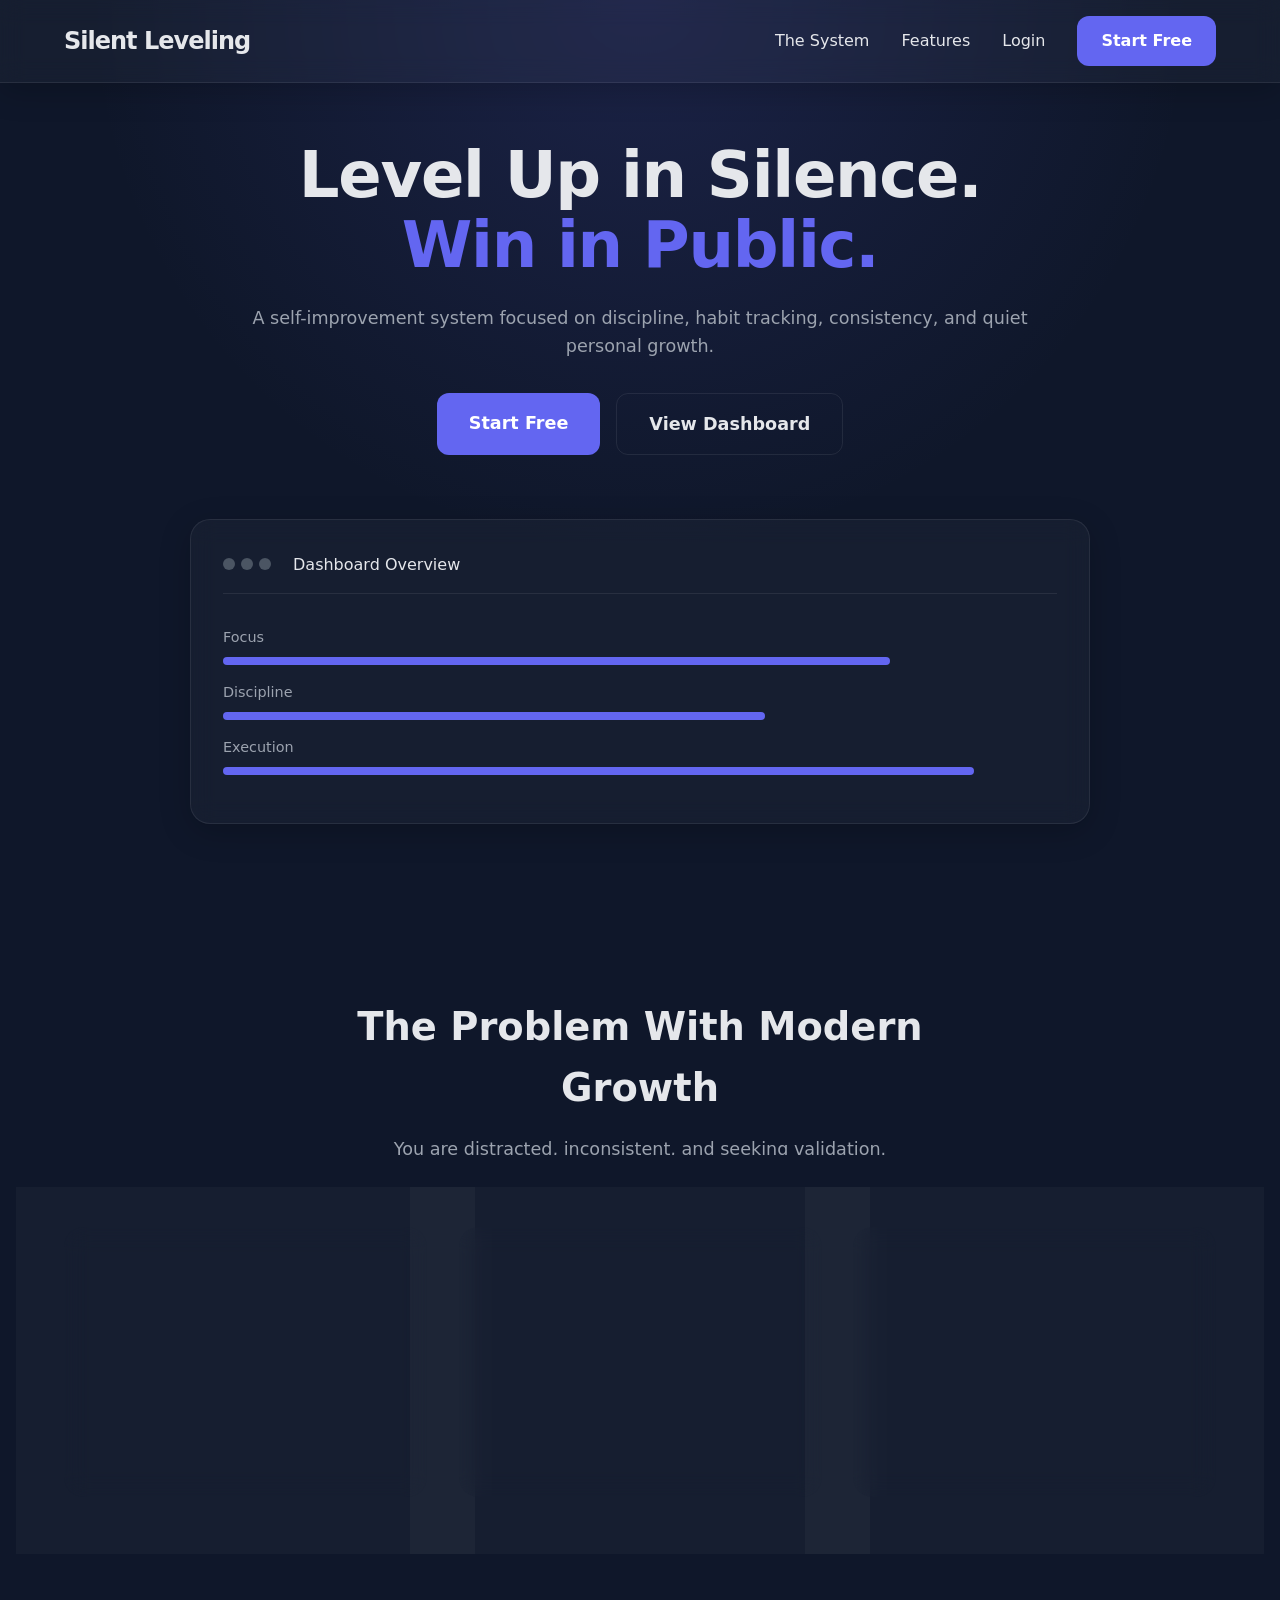
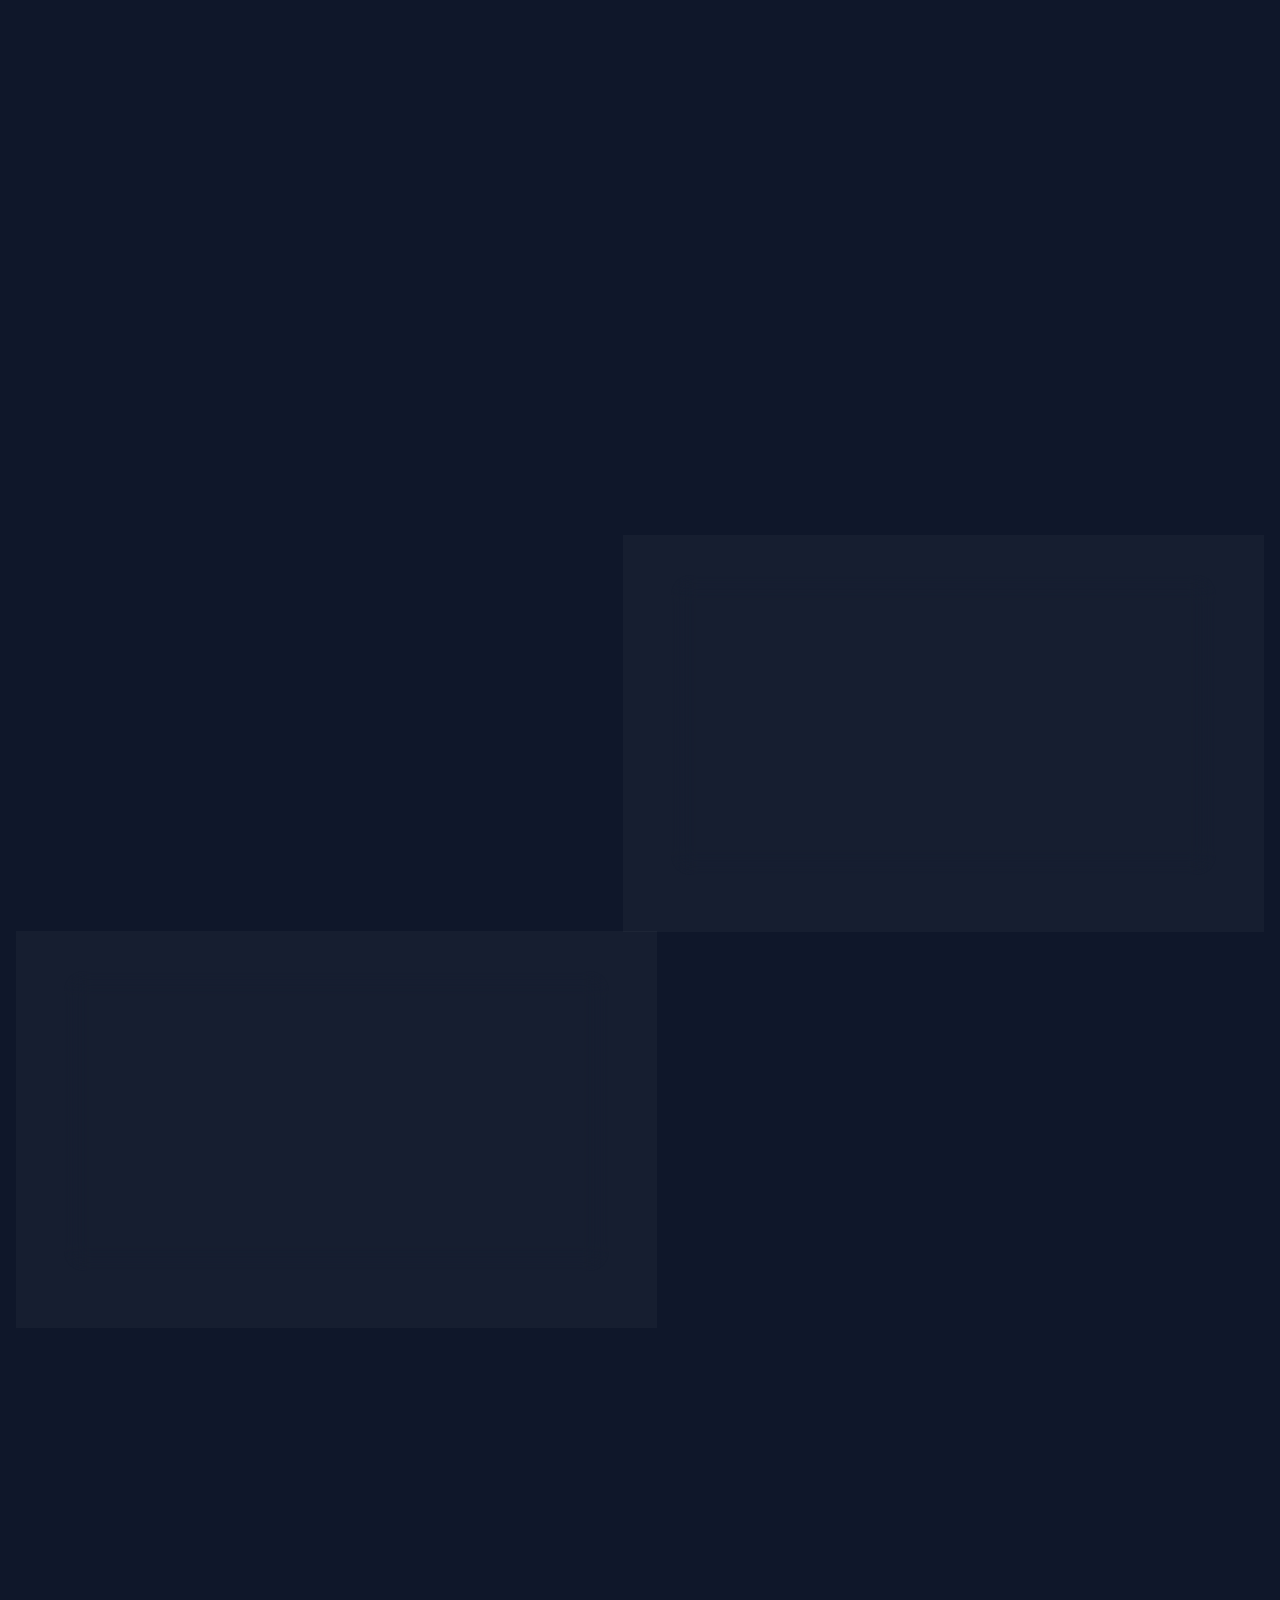
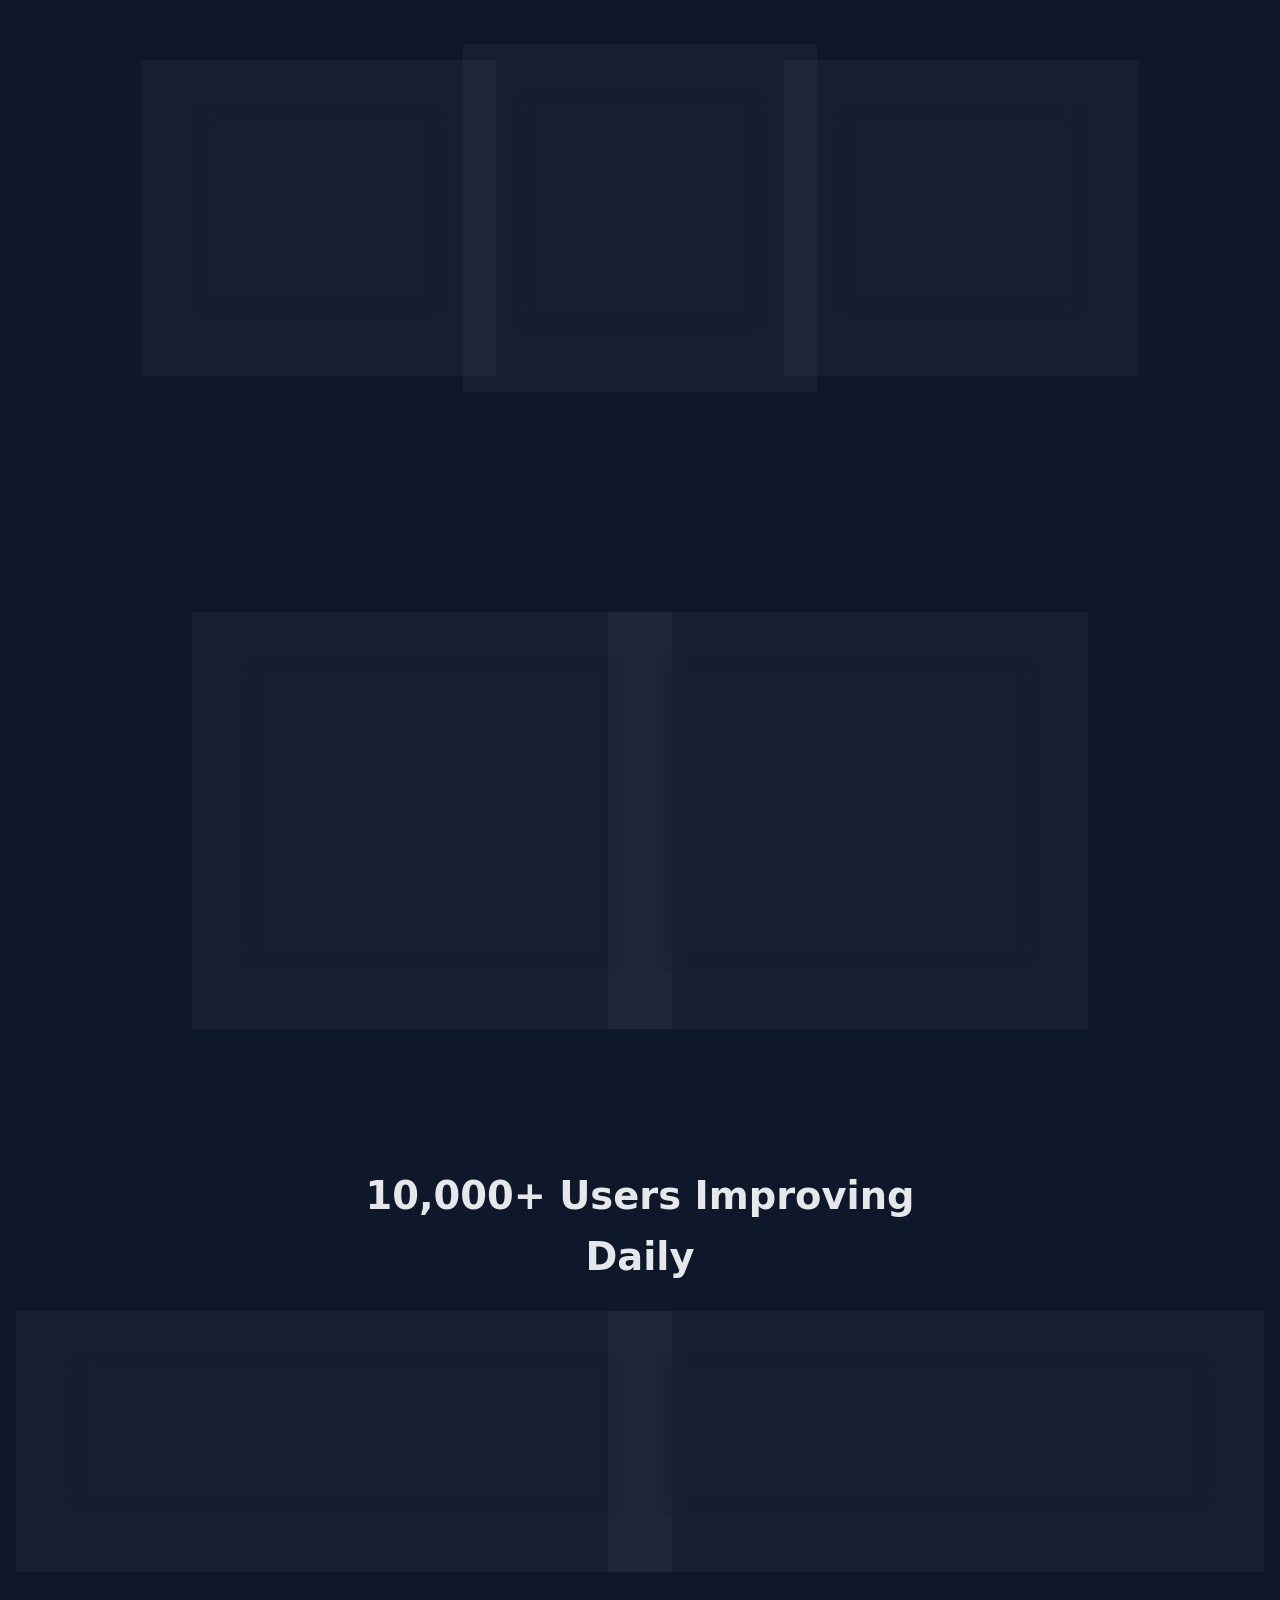
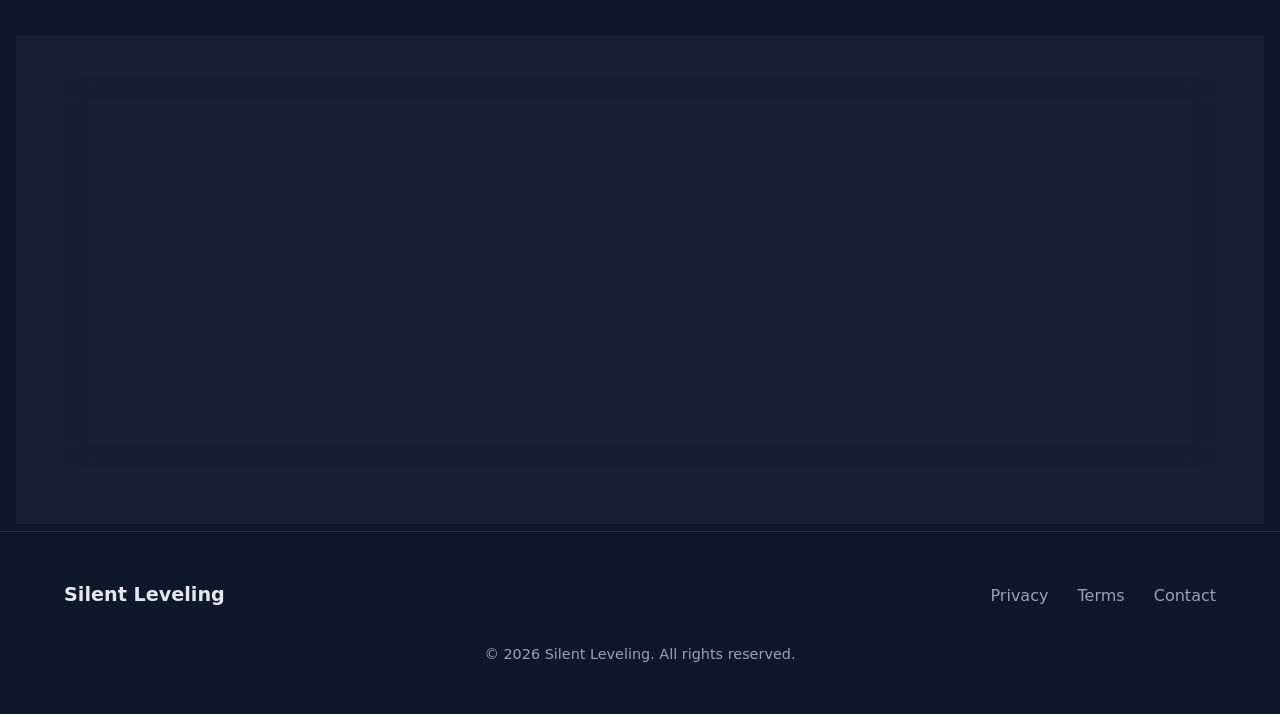
==== index.html @ 2b2ccf5c "Add files via upload" ====
<!DOCTYPE html>
<html lang="en">
<head>
    <meta charset="UTF-8">
    <meta name="viewport" content="width=device-width, initial-scale=1.0">
    <title>Silent Leveling | Level Up in Silence</title>
    <link rel="stylesheet" href="styles.css">
</head>
<body>
    <nav class="navbar glass">
        <div class="logo">Silent Leveling</div>
        <div class="nav-links">
            <a href="#system">The System</a>
            <a href="#features">Features</a>
            <a href="signin.html" class="nav-login">Login</a>
            <a href="signup.html" class="btn-primary">Start Free</a>
        </div>
    </nav>

    <header class="hero">
        <div class="hero-content">
            <h1 class="fade-in">Level Up in Silence.<br><span class="accent-text">Win in Public.</span></h1>
            <p class="fade-in delay-1">A self-improvement system focused on discipline, habit tracking, consistency, and quiet personal growth.</p>
            <div class="hero-ctas fade-in delay-2">
                <a href="signup.html" class="btn-primary large">Start Free</a>
                <a href="dashboard.html" class="btn-secondary large">View Dashboard</a>
            </div>
        </div>
        <div class="hero-visual fade-in delay-3 glass">
            <div class="mock-dash-header">
                <div class="mock-dots">
                    <span></span><span></span><span></span>
                </div>
                <div class="mock-title">Dashboard Overview</div>
            </div>
            <div class="mock-stats">
                <div class="mock-stat"><span>Focus</span><div class="bar" style="width: 80%"></div></div>
                <div class="mock-stat"><span>Discipline</span><div class="bar" style="width: 65%"></div></div>
                <div class="mock-stat"><span>Execution</span><div class="bar" style="width: 90%"></div></div>
            </div>
        </div>
    </header>

    <section id="problem" class="problem-section observe">
        <div class="section-header">
            <h2>The Problem With Modern Growth</h2>
            <p>You are distracted, inconsistent, and seeking validation.</p>
        </div>
        <div class="grid-3">
            <div class="card glass">
                <div class="card-icon">⚡</div>
                <h3>Lack of Direction</h3>
                <p>Jumping from trend to trend without a solid foundation or clear end goal.</p>
            </div>
            <div class="card glass">
                <div class="card-icon">⏳</div>
                <h3>Procrastination</h3>
                <p>Waiting for motivation to strike instead of relying on unbreakable discipline.</p>
            </div>
            <div class="card glass">
                <div class="card-icon">📉</div>
                <h3>Inconsistency</h3>
                <p>Starting strong but failing to maintain the momentum when it gets difficult.</p>
            </div>
        </div>
    </section>

    <section id="system" class="system-section observe">
        <div class="section-header">
            <h2>The Silent Leveling System</h2>
            <p>Four pillars to rebuild your foundation.</p>
        </div>
        <div class="grid-4">
            <div class="pillar">
                <div class="pillar-number">01</div>
                <h3>Discipline</h3>
                <p>Doing what needs to be done, regardless of how you feel.</p>
            </div>
            <div class="pillar">
                <div class="pillar-number">02</div>
                <h3>Focus</h3>
                <p>Eliminating distractions to channel energy into deep work.</p>
            </div>
            <div class="pillar">
                <div class="pillar-number">03</div>
                <h3>Execution</h3>
                <p>Moving from planning to relentless daily action.</p>
            </div>
            <div class="pillar">
                <div class="pillar-number">04</div>
                <h3>Growth</h3>
                <p>Compounding tiny daily wins into massive transformations.</p>
            </div>
        </div>
    </section>

    <section id="features" class="features-section observe">
        <div class="feature-row">
            <div class="feature-text">
                <h2>Habit Tracking</h2>
                <p>Log your daily wins. See your consistency visualize into a streak. Never miss twice.</p>
            </div>
            <div class="feature-visual glass">
                <div class="mock-grid">
                    <div class="cell active"></div><div class="cell active"></div><div class="cell"></div><div class="cell active"></div><div class="cell active"></div>
                </div>
            </div>
        </div>
        <div class="feature-row reverse">
            <div class="feature-text">
                <h2>Progress Analytics</h2>
                <p>Measure what matters. Track your completion rates and understand your true momentum.</p>
            </div>
            <div class="feature-visual glass">
                <div class="mock-circle-chart">78%</div>
            </div>
        </div>
    </section>

    <section id="how-it-works" class="how-it-works observe">
        <div class="section-header">
            <h2>How It Works</h2>
        </div>
        <div class="steps-container">
            <div class="step glass">
                <div class="step-num">1</div>
                <h3>Track Habits</h3>
                <p>Define your core daily actions.</p>
            </div>
            <div class="step-connector"></div>
            <div class="step glass">
                <div class="step-num">2</div>
                <h3>Build Consistency</h3>
                <p>Execute silently every single day.</p>
            </div>
            <div class="step-connector"></div>
            <div class="step glass">
                <div class="step-num">3</div>
                <h3>Achieve Mastery</h3>
                <p>Transform your identity over time.</p>
            </div>
        </div>
    </section>

    <section class="benefits-section observe">
        <div class="section-header">
            <h2>The Transformation</h2>
        </div>
        <div class="before-after-grid">
            <div class="state before glass">
                <h3>Before</h3>
                <ul>
                    <li>Waiting for motivation</li>
                    <li>Easily distracted</li>
                    <li>Seeking external validation</li>
                    <li>Stagnant growth</li>
                </ul>
            </div>
            <div class="state after glass">
                <h3>After</h3>
                <ul>
                    <li>Relentless discipline</li>
                    <li>Laser-focused</li>
                    <li>Quiet confidence</li>
                    <li>Exponential growth</li>
                </ul>
            </div>
        </div>
    </section>

    <section class="social-proof observe">
        <div class="section-header">
            <h2>10,000+ Users Improving Daily</h2>
        </div>
        <div class="testimonials">
            <div class="testimonial glass">
                <p>"I stopped talking about my goals and started executing. The dashboard keeps me accountable."</p>
                <span>- Marcus T.</span>
            </div>
            <div class="testimonial glass">
                <p>"The minimalist design perfectly matches the mindset required for true self-improvement."</p>
                <span>- Sarah J.</span>
            </div>
        </div>
    </section>

    <section class="cta-section observe glass">
        <h2>Ready to Level Up?</h2>
        <p>Your future self is watching. Start building discipline today.</p>
        <a href="signup.html" class="btn-primary large">Create Your Account</a>
    </section>

    <footer>
        <div class="footer-content">
            <div class="footer-logo">Silent Leveling</div>
            <div class="footer-links">
                <a href="#">Privacy</a>
                <a href="#">Terms</a>
                <a href="#">Contact</a>
            </div>
        </div>
        <p class="copyright">&copy; 2026 Silent Leveling. All rights reserved.</p>
    </footer>

    <script src="script.js"></script>
</body>
</html>
---- styles.css ----
/* styles.css */
:root {
    --bg-color: #0f172a;
    --primary: #6366f1;
    --primary-hover: #4f46e5;
    --accent: #22c55e;
    --text-main: #e5e7eb;
    --text-muted: #9ca3af;
    --glass-bg: rgba(255, 255, 255, 0.03);
    --glass-border: rgba(255, 255, 255, 0.08);
    --radius-lg: 20px;
    --radius-md: 12px;
    --transition: all 0.3s ease;
}

* {
    margin: 0;
    padding: 0;
    box-sizing: border-box;
    font-family: system-ui, -apple-system, BlinkMacSystemFont, 'Segoe UI', Roboto, sans-serif;
}

body {
    background-color: var(--bg-color);
    color: var(--text-main);
    line-height: 1.6;
    overflow-x: hidden;
}

a {
    text-decoration: none;
    color: inherit;
}

/* Typography */
h1 { font-size: clamp(2.5rem, 5vw, 4.5rem); line-height: 1.1; margin-bottom: 1.5rem; letter-spacing: -0.02em; }
h2 { font-size: clamp(2rem, 3vw, 2.5rem); margin-bottom: 1rem; }
h3 { font-size: 1.25rem; margin-bottom: 0.5rem; color: #fff; }
p { color: var(--text-muted); font-size: 1.1rem; }
.accent-text { color: var(--primary); }

/* Utilities */
.glass {
    background: var(--glass-bg);
    backdrop-filter: blur(12px);
    -webkit-backdrop-filter: blur(12px);
    border: 1px solid var(--glass-border);
    border-radius: var(--radius-lg);
    box-shadow: 0 8px 32px rgba(0, 0, 0, 0.2);
}

.btn-primary, .btn-secondary {
    padding: 0.75rem 1.5rem;
    border-radius: var(--radius-md);
    font-weight: 600;
    transition: var(--transition);
    cursor: pointer;
    display: inline-block;
    border: none;
    text-align: center;
}

.btn-primary { background: var(--primary); color: #fff; }
.btn-primary:hover { background: var(--primary-hover); transform: translateY(-2px); }

.btn-secondary { background: transparent; border: 1px solid var(--glass-border); color: var(--text-main); }
.btn-secondary:hover { background: var(--glass-bg); transform: translateY(-2px); }

.large { padding: 1rem 2rem; font-size: 1.1rem; }

/* Navbar */
.navbar {
    position: fixed;
    top: 0; width: 100%; z-index: 100;
    display: flex; justify-content: space-between; align-items: center;
    padding: 1rem 5%;
    border-radius: 0; border-top: none; border-left: none; border-right: none;
}
.logo { font-size: 1.5rem; font-weight: 700; letter-spacing: -1px; }
.nav-links { display: flex; gap: 2rem; align-items: center; }
.nav-links a:not(.btn-primary) { transition: var(--transition); }
.nav-links a:not(.btn-primary):hover { color: var(--primary); }

/* Layouts */
section { padding: 6rem 5%; }
.section-header { text-align: center; margin-bottom: 4rem; max-width: 600px; margin-inline: auto; }

/* Hero */
.hero {
    min-height: 100vh;
    display: flex; flex-direction: column; align-items: center; justify-content: center;
    text-align: center; padding: 8rem 5% 4rem; position: relative;
    background: radial-gradient(circle at 50% 0%, rgba(99, 102, 241, 0.15) 0%, transparent 50%);
}
.hero-content { max-width: 800px; margin-bottom: 4rem; z-index: 2; }
.hero-ctas { display: flex; gap: 1rem; justify-content: center; margin-top: 2rem; }

/* Mock Dash */
.hero-visual { width: 100%; max-width: 900px; padding: 2rem; }
.mock-dash-header { display: flex; align-items: center; gap: 1rem; margin-bottom: 2rem; border-bottom: 1px solid var(--glass-border); padding-bottom: 1rem; }
.mock-dots span { display: inline-block; width: 12px; height: 12px; border-radius: 50%; background: #4b5563; margin-right: 6px; }
.mock-stat { margin-bottom: 1rem; text-align: left; }
.mock-stat span { display: block; margin-bottom: 0.5rem; font-size: 0.9rem; color: var(--text-muted); }
.bar { height: 8px; background: var(--primary); border-radius: 4px; transition: width 1s ease; }

/* Grids */
.grid-3 { display: grid; grid-template-columns: repeat(auto-fit, minmax(300px, 1fr)); gap: 2rem; }
.grid-4 { display: grid; grid-template-columns: repeat(auto-fit, minmax(250px, 1fr)); gap: 2rem; }

.card { padding: 2rem; transition: var(--transition); }
.card:hover { transform: translateY(-5px); border-color: rgba(255,255,255,0.15); }
.card-icon { font-size: 2.5rem; margin-bottom: 1rem; }

/* Pillars */
.pillar { position: relative; padding-left: 3rem; }
.pillar-number { position: absolute; left: 0; top: -10px; font-size: 3rem; font-weight: 800; color: rgba(255,255,255,0.05); }

/* Features */
.feature-row { display: flex; align-items: center; gap: 4rem; margin-bottom: 6rem; }
.feature-row.reverse { flex-direction: row-reverse; }
.feature-text, .feature-visual { flex: 1; }
.feature-visual { min-height: 300px; display: flex; align-items: center; justify-content: center; }
.mock-grid { display: grid; grid-template-columns: repeat(5, 1fr); gap: 10px; }
.cell { width: 40px; height: 40px; background: var(--glass-bg); border-radius: 8px; border: 1px solid var(--glass-border); }
.cell.active { background: var(--accent); border-color: var(--accent); box-shadow: 0 0 15px rgba(34, 197, 94, 0.3); }
.mock-circle-chart { width: 150px; height: 150px; border-radius: 50%; border: 10px solid var(--primary); display: flex; align-items: center; justify-content: center; font-size: 2rem; font-weight: 700; border-left-color: var(--glass-bg); transform: rotate(45deg); }
.mock-circle-chart::after { content: "78%"; position: absolute; transform: rotate(-45deg); }

/* Steps */
.steps-container { display: flex; align-items: center; justify-content: space-between; max-width: 900px; margin: 0 auto; flex-wrap: wrap; gap: 2rem; }
.step { flex: 1; min-width: 200px; padding: 2rem; text-align: center; position: relative; }
.step-num { width: 40px; height: 40px; background: var(--primary); border-radius: 50%; display: flex; align-items: center; justify-content: center; margin: 0 auto 1rem; font-weight: bold; color: white; }

/* Before After */
.before-after-grid { display: grid; grid-template-columns: 1fr 1fr; gap: 2rem; max-width: 800px; margin: 0 auto; }
.state { padding: 3rem; }
.state ul { list-style: none; margin-top: 1.5rem; }
.state li { margin-bottom: 1rem; padding-left: 1.5rem; position: relative; }
.state.before li::before { content: "✕"; position: absolute; left: 0; color: #ef4444; }
.state.after li::before { content: "✓"; position: absolute; left: 0; color: var(--accent); }

/* Testimonials */
.testimonials { display: grid; grid-template-columns: repeat(auto-fit, minmax(300px, 1fr)); gap: 2rem; }
.testimonial { padding: 2rem; font-style: italic; }
.testimonial span { display: block; margin-top: 1rem; font-weight: bold; font-style: normal; color: var(--primary); }

/* CTA */
.cta-section { text-align: center; padding: 6rem 2rem; margin: 4rem 5%; }
.cta-section h2 { margin-bottom: 1rem; }
.cta-section p { margin-bottom: 2rem; }

/* Footer */
footer { border-top: 1px solid var(--glass-border); padding: 3rem 5%; text-align: center; }
.footer-content { display: flex; justify-content: space-between; align-items: center; margin-bottom: 2rem; flex-wrap: wrap; gap: 1rem; }
.footer-logo { font-weight: bold; font-size: 1.2rem; }
.footer-links a { margin-left: 1.5rem; color: var(--text-muted); transition: var(--transition); }
.footer-links a:hover { color: #fff; }
.copyright { font-size: 0.9rem; }

/* Animations */
.fade-in { opacity: 0; transform: translateY(20px); animation: fadeIn 0.8s forwards; }
.delay-1 { animation-delay: 0.2s; }
.delay-2 { animation-delay: 0.4s; }
.delay-3 { animation-delay: 0.6s; }

@keyframes fadeIn {
    to { opacity: 1; transform: translateY(0); }
}

.observe { opacity: 0; transform: translateY(30px); transition: all 0.8s ease-out; }
.observe.visible { opacity: 1; transform: translateY(0); }

/* Responsive */
@media (max-width: 768px) {
    .nav-links a:not(.btn-primary) { display: none; }
    .hero-ctas { flex-direction: column; }
    .feature-row, .feature-row.reverse { flex-direction: column; }
    .before-after-grid { grid-template-columns: 1fr; }
}
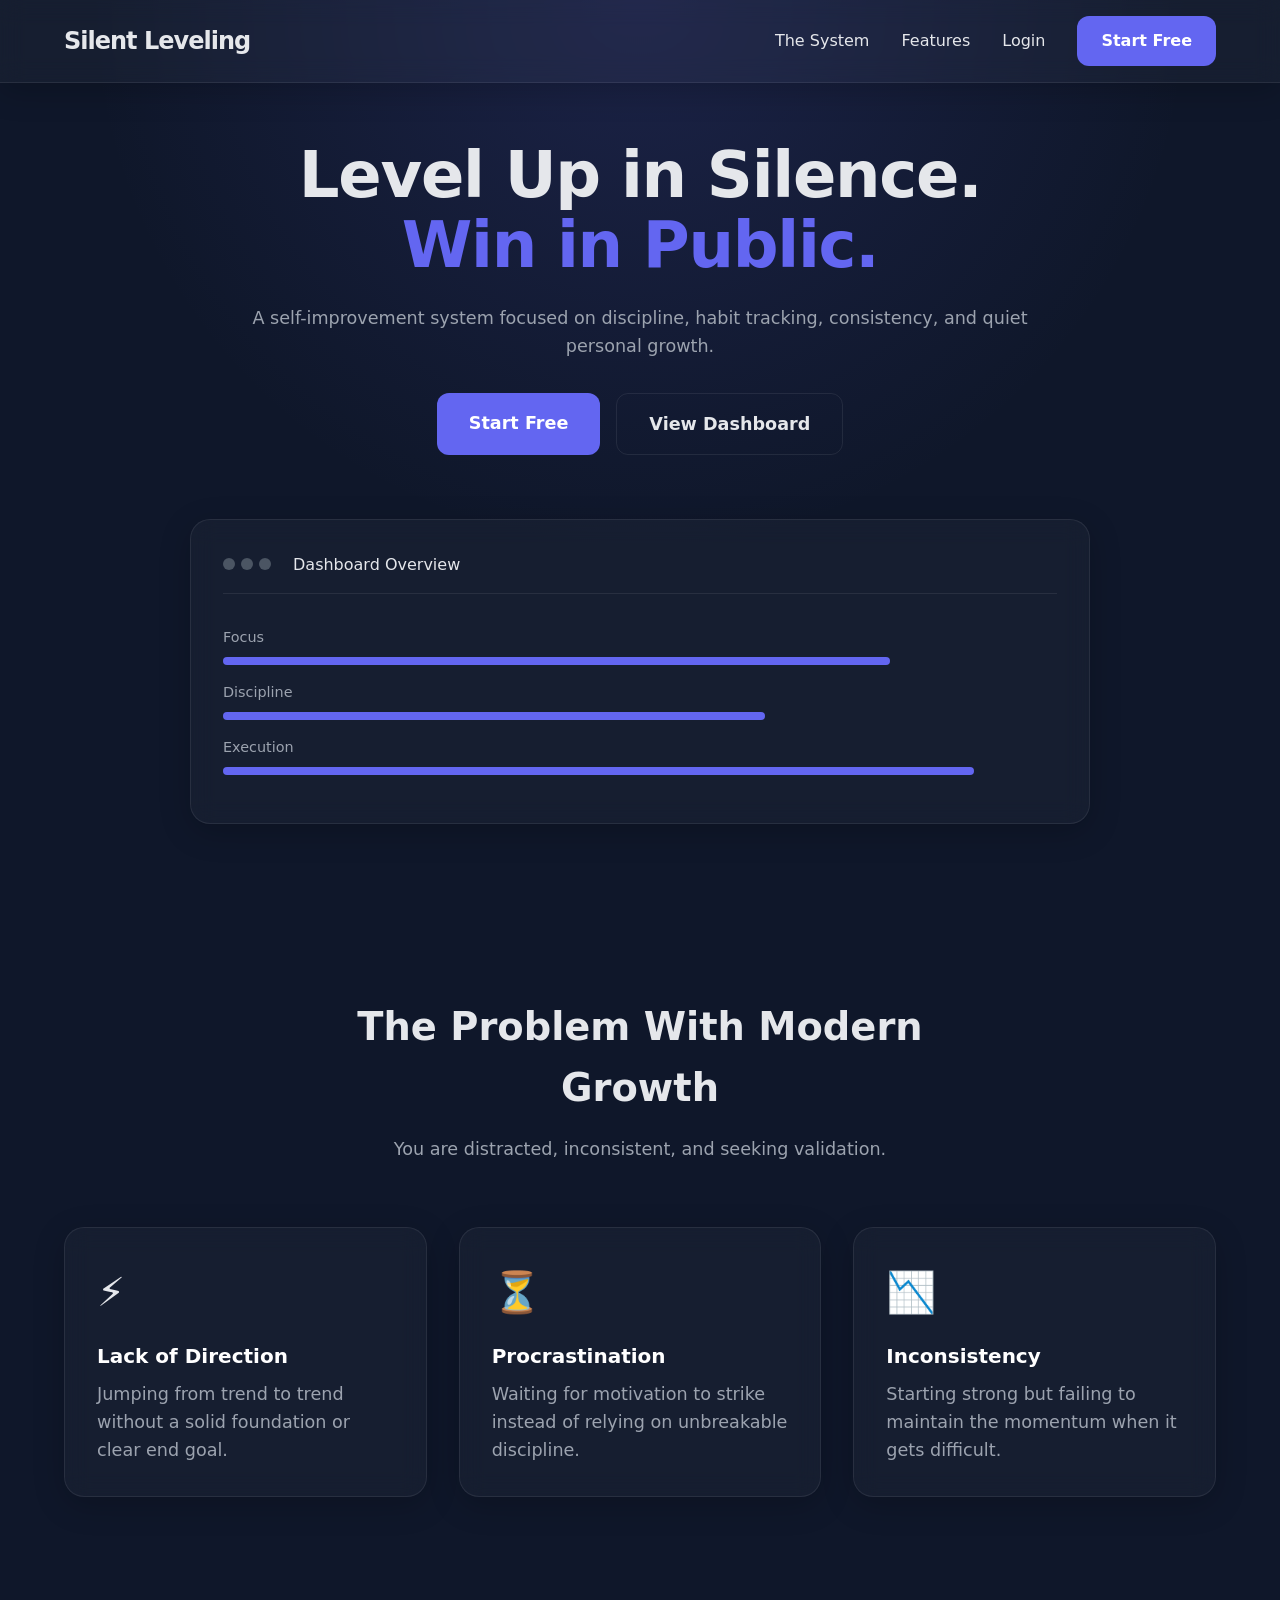
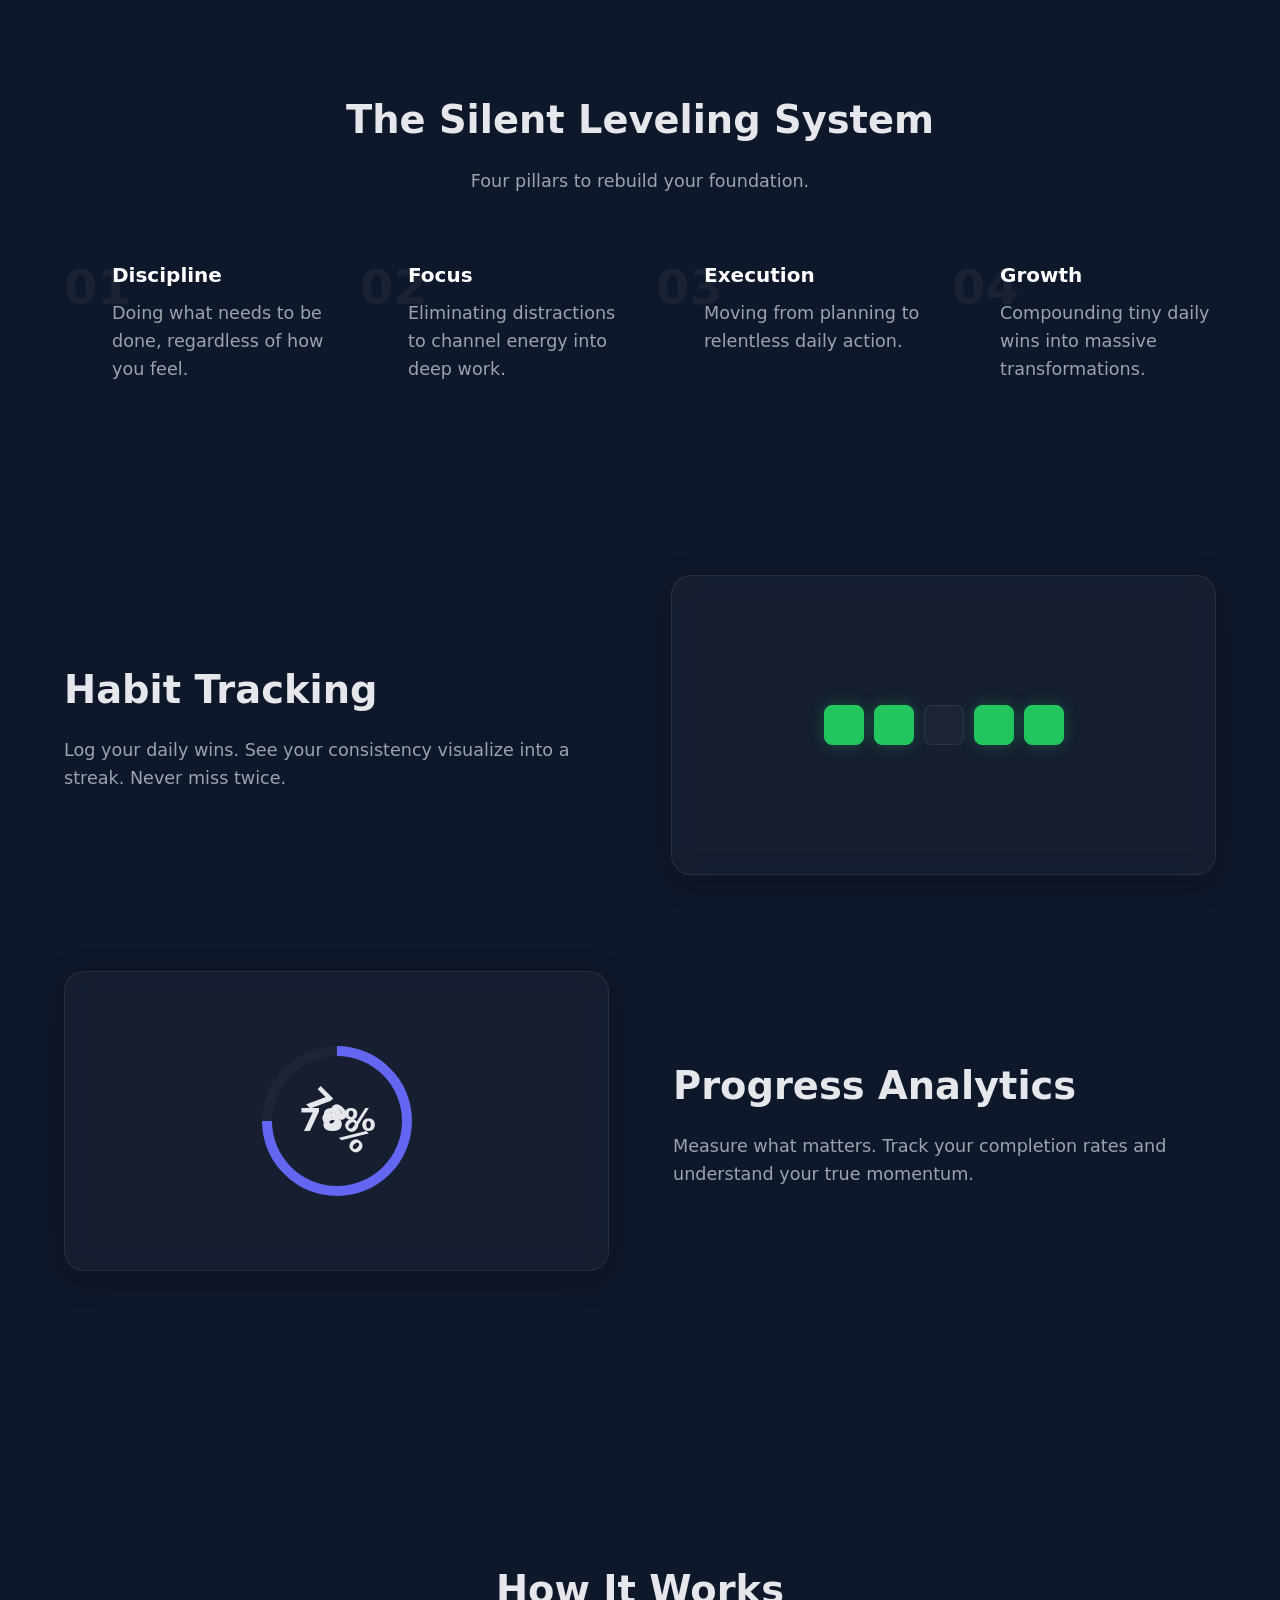
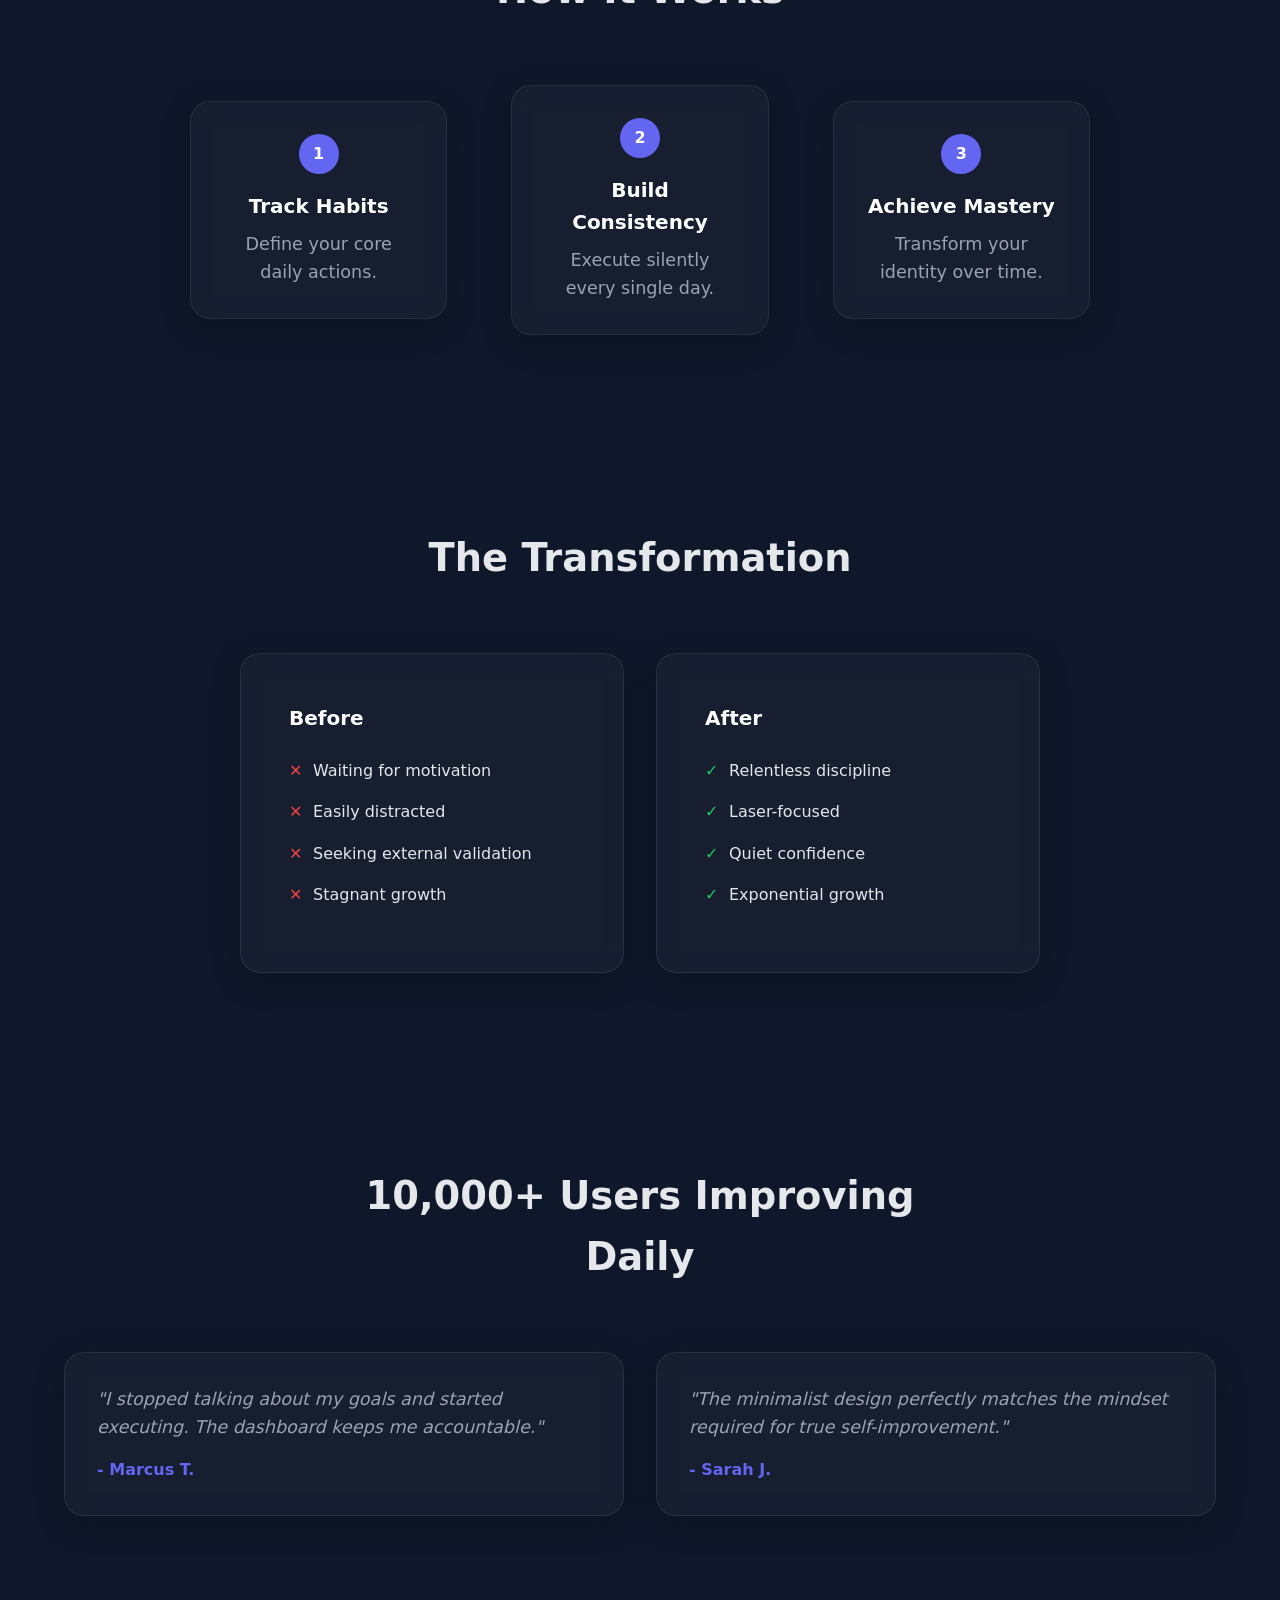
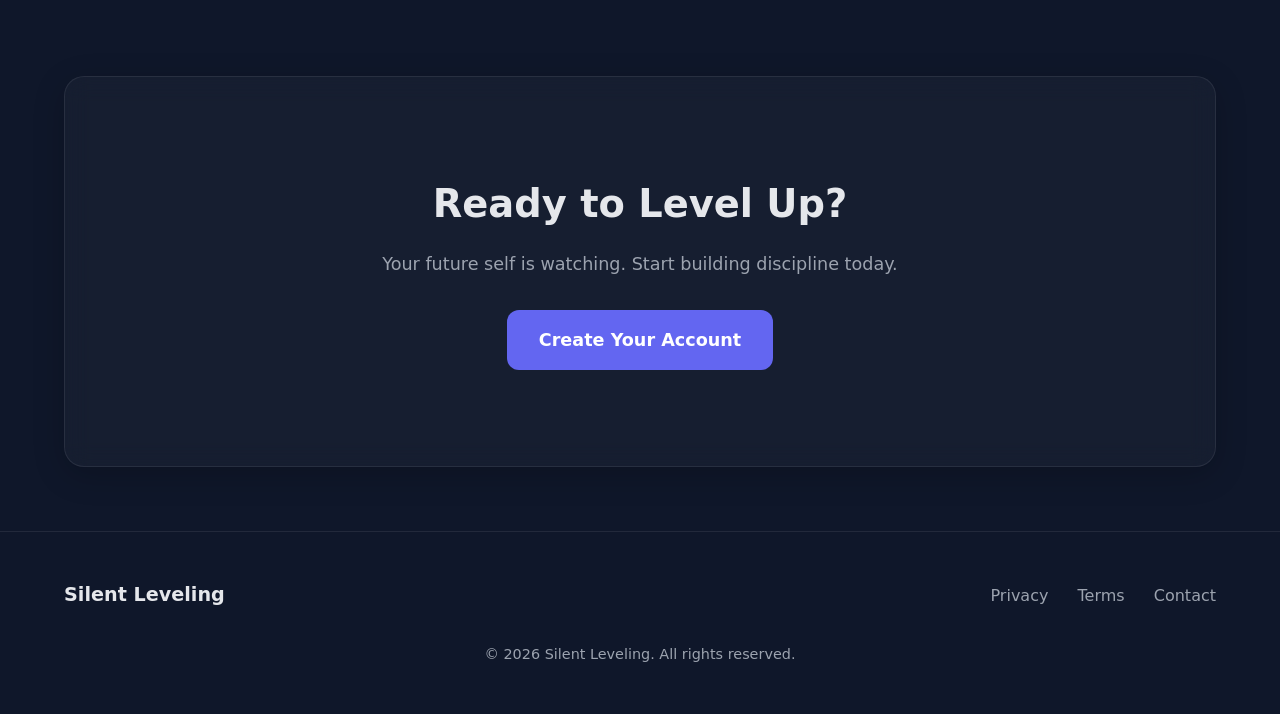
==== commit 450a0851: "Update index.html" ====
--- a/index.html
+++ b/index.html
@@ -204,4 +204,4 @@
 
     <script src="script.js"></script>
 </body>
-</html>+</html>
